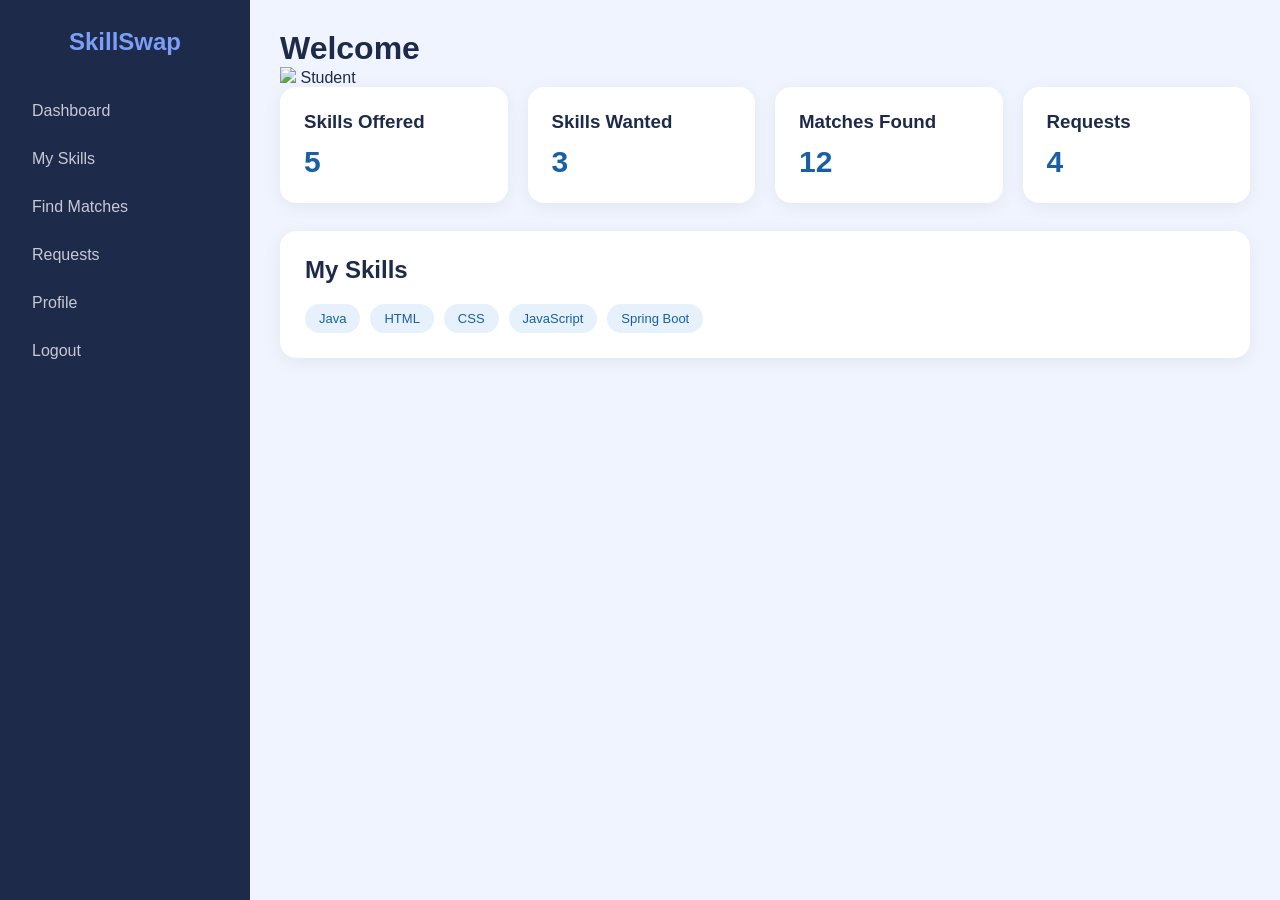
==== frontend/dashboard.html @ f0e95c2d "Initial commit - SkillSwap full stack project" ====
<!DOCTYPE html>
<html lang="en">

<head>

    <meta charset="UTF-8">

    <meta name="viewport"
          content="width=device-width, initial-scale=1.0">

    <title>Dashboard</title>

    <link rel="stylesheet"
          href="css/style.css">

</head>

<body class="dashboard-layout">

<!-- Sidebar -->

<div class="sidebar">

    <h2>SkillSwap</h2>

    <ul>

        <li>
            <a href="dashboard.html">
                Dashboard
            </a>
        </li>

        <li>
            <a href="addskills.html">
                My Skills
            </a>
        </li>

        <li>
            <a href="findmatches.html">
                Find Matches
            </a>
        </li>

        <li>
            <a href="requests.html">
                Requests
            </a>
        </li>

        <li>
            <a href="profile.html">
                Profile
            </a>
        </li>

        <li>
            <a href="index.html">
                Logout
            </a>
        </li>

    </ul>

</div>

<!-- Main Content -->

<div class="main-content">

    <!-- Topbar -->

    <div class="topbar">

        <h1 id="welcomeMessage">
            Welcome
        </h1>

        <div class="profile">

            <img
src="https://i.pravatar.cc/100">

            <span>
                Student
            </span>

        </div>

    </div>

    <!-- Cards -->

    <div class="cards">

        <div class="card">

            <h3>
                Skills Offered
            </h3>

            <p>5</p>

        </div>

        <div class="card">

            <h3>
                Skills Wanted
            </h3>

            <p>3</p>

        </div>

        <div class="card">

            <h3>
                Matches Found
            </h3>

            <p>12</p>

        </div>

        <div class="card">

            <h3>
                Requests
            </h3>

            <p>4</p>

        </div>

    </div>

    <!-- Skills -->

    <div class="section">

        <h2>
            My Skills
        </h2>

        <div class="skills">

            <div class="skill">
                Java
            </div>

            <div class="skill">
                HTML
            </div>

            <div class="skill">
                CSS
            </div>

            <div class="skill">
                JavaScript
            </div>

            <div class="skill">
                Spring Boot
            </div>

        </div>

    </div>

</div>

<!-- JS -->

<script src="js/dashboard.js"></script>

</body>

</html>
---- frontend/css/style.css ----
* {
    margin: 0;
    padding: 0;
    box-sizing: border-box;
    font-family: 'Segoe UI', Arial, sans-serif;
}

body {
    background: #f0f4ff;
    color: #1e2a4a;
}

/* Navbar */

header {
    display: flex;
    align-items: center;
    justify-content: space-between;
    padding: 16px 60px;
    background: #ffffff;
    border-bottom: 1px solid #e4eaf6;
    position: sticky;
    top: 0;
    z-index: 100;
}

.logo {
    font-size: 22px;
    font-weight: 700;
    color: #185FA5;
    letter-spacing: 0.02em;
}

nav {
    display: flex;
    align-items: center;
    gap: 10px;
}

nav a {
    text-decoration: none;
    color: #4a5568;
    font-size: 15px;
    padding: 8px 14px;
    border-radius: 8px;
    transition: all 0.2s;
}

nav a:hover {
    background: #f0f4ff;
    color: #185FA5;
}

nav a.btn {
    background: #185FA5;
    color: #ffffff;
    font-weight: 500;
}

nav a.btn:hover {
    background: #145090;
    color: #ffffff;
}

/* Hero Section */

.hero {
    display: flex;
    align-items: center;
    justify-content: space-between;
    padding: 80px 60px;
    max-width: 1200px;
    margin: 0 auto;
    gap: 40px;
}

.hero-text {
    flex: 1;
}

.hero-text h1 {
    font-size: 48px;
    font-weight: 700;
    color: #1e2a4a;
    line-height: 1.2;
    margin-bottom: 20px;
}

.hero-text p {
    font-size: 17px;
    color: #6b7a9a;
    line-height: 1.7;
    margin-bottom: 32px;
    max-width: 460px;
}

.hero-text button {
    background: #185FA5;
    color: white;
    border: none;
    padding: 14px 32px;
    border-radius: 10px;
    font-size: 16px;
    font-weight: 500;
    cursor: pointer;
    transition: all 0.2s;
}

.hero-text button:hover {
    background: #145090;
    transform: translateY(-2px);
    box-shadow: 0 6px 16px rgba(24, 95, 165, 0.25);
}

.hero-image {
    flex: 1;
    display: flex;
    justify-content: center;
}

.hero-image img {
    width: 320px;
    height: 320px;
    object-fit: contain;
    border-radius: 50%;
    background: #e6f1fb;
    padding: 30px;
}

/* Features */

.features {
    padding: 70px 60px;
    text-align: center;
    background: #ffffff;
}

.features:nth-of-type(odd) {
    background: #f0f4ff;
}

.features h2 {
    font-size: 30px;
    font-weight: 700;
    color: #1e2a4a;
    margin-bottom: 40px;
}

.feature-boxes {
    display: grid;
    grid-template-columns: repeat(auto-fit, minmax(240px, 1fr));
    gap: 24px;
    max-width: 1000px;
    margin: 0 auto;
}

.box {
    background: #ffffff;
    border: 1px solid #e4eaf6;
    border-radius: 14px;
    padding: 32px 24px;
    transition: all 0.2s;
}

.features:nth-of-type(odd) .box {
    background: #ffffff;
}

.box:hover {
    transform: translateY(-4px);
    border-color: #b5d4f4;
    box-shadow: 0 8px 24px rgba(24, 95, 165, 0.1);
}

.box h3 {
    font-size: 17px;
    font-weight: 600;
    color: #185FA5;
    margin-bottom: 10px;
}

.box p {
    font-size: 14px;
    color: #6b7a9a;
    line-height: 1.6;
}

/* Footer */

footer {
    background: #1e2a4a;
    color: rgba(255, 255, 255, 0.7);
    text-align: center;
    padding: 24px;
    font-size: 14px;
}

/* Responsive */

@media (max-width: 768px) {
    header {
        padding: 14px 24px;
    }

    .hero {
        flex-direction: column;
        padding: 40px 24px;
        text-align: center;
    }

    .hero-text h1 {
        font-size: 32px;
    }

    .hero-text p {
        max-width: 100%;
    }

    .hero-image img {
        width: 220px;
        height: 220px;
    }

    .features {
        padding: 50px 24px;
    }
}
/* Hero Badge */
.hero-badge {
    display: inline-block;
    background: #e6f1fb;
    color: #185FA5;
    font-size: 13px;
    font-weight: 500;
    padding: 6px 14px;
    border-radius: 20px;
    margin-bottom: 18px;
}

/* Hero Buttons */
.hero-buttons {
    display: flex;
    gap: 14px;
    margin-bottom: 36px;
}

.btn-primary {
    background: #185FA5;
    color: white;
    border: none;
    padding: 13px 28px;
    border-radius: 10px;
    font-size: 15px;
    font-weight: 500;
    cursor: pointer;
    transition: all 0.2s;
}

.btn-primary:hover {
    background: #145090;
    transform: translateY(-2px);
    box-shadow: 0 6px 16px rgba(24, 95, 165, 0.25);
}

.btn-outline {
    background: transparent;
    color: #185FA5;
    border: 1.5px solid #185FA5;
    padding: 13px 28px;
    border-radius: 10px;
    font-size: 15px;
    font-weight: 500;
    cursor: pointer;
    transition: all 0.2s;
}

.btn-outline:hover {
    background: #e6f1fb;
}

/* Hero Stats */
.hero-stats {
    display: flex;
    gap: 32px;
}

.hero-stats .stat {
    display: flex;
    flex-direction: column;
}

.hero-stats .stat strong {
    font-size: 22px;
    font-weight: 700;
    color: #185FA5;
}

.hero-stats .stat span {
    font-size: 13px;
    color: #6b7a9a;
}

/* How It Works */
.how-it-works {
    padding: 70px 60px;
    text-align: center;
    background: #ffffff;
}

.how-it-works h2 {
    font-size: 30px;
    font-weight: 700;
    color: #1e2a4a;
    margin-bottom: 10px;
}

.section-sub {
    color: #6b7a9a;
    font-size: 15px;
    margin-bottom: 40px;
}

.steps {
    display: flex;
    align-items: center;
    justify-content: center;
    gap: 10px;
    flex-wrap: wrap;
}

.step {
    background: #f0f4ff;
    border-radius: 14px;
    padding: 28px 24px;
    width: 220px;
    text-align: center;
}

.step-number {
    width: 40px;
    height: 40px;
    background: #185FA5;
    color: white;
    border-radius: 50%;
    display: flex;
    align-items: center;
    justify-content: center;
    font-size: 17px;
    font-weight: 700;
    margin: 0 auto 14px;
}

.step h3 {
    font-size: 16px;
    font-weight: 600;
    color: #1e2a4a;
    margin-bottom: 8px;
}

.step p {
    font-size: 13px;
    color: #6b7a9a;
    line-height: 1.6;
}

.step-arrow {
    font-size: 24px;
    color: #b5d4f4;
    font-weight: 300;
}

/* Box Icon */
.box-icon {
    font-size: 32px;
    margin-bottom: 14px;
}

/* Testimonials */
.testimonials {
    padding: 70px 60px;
    text-align: center;
    background: #f0f4ff;
}

.testimonials h2 {
    font-size: 30px;
    font-weight: 700;
    color: #1e2a4a;
    margin-bottom: 10px;
}

.testimonial-grid {
    display: grid;
    grid-template-columns: repeat(auto-fit, minmax(260px, 1fr));
    gap: 20px;
    max-width: 1000px;
    margin: 0 auto;
}

.testimonial-card {
    background: #ffffff;
    border: 1px solid #e4eaf6;
    border-radius: 14px;
    padding: 24px;
    text-align: left;
    transition: all 0.2s;
}

.testimonial-card:hover {
    transform: translateY(-3px);
    box-shadow: 0 8px 20px rgba(24, 95, 165, 0.08);
}

.testimonial-card p {
    font-size: 14px;
    color: #4a5568;
    line-height: 1.7;
    margin-bottom: 18px;
    font-style: italic;
}

.testimonial-author {
    display: flex;
    align-items: center;
    gap: 10px;
}

.author-avatar {
    width: 38px;
    height: 38px;
    border-radius: 50%;
    background: #e6f1fb;
    color: #185FA5;
    display: flex;
    align-items: center;
    justify-content: center;
    font-weight: 700;
    font-size: 15px;
    flex-shrink: 0;
}

.testimonial-author strong {
    display: block;
    font-size: 14px;
    color: #1e2a4a;
}

.testimonial-author span {
    font-size: 12px;
    color: #6b7a9a;
}

/* CTA Banner */
.cta-banner {
    background: #185FA5;
    color: white;
    text-align: center;
    padding: 60px 40px;
}

.cta-banner h2 {
    font-size: 30px;
    font-weight: 700;
    margin-bottom: 12px;
}

.cta-banner p {
    font-size: 16px;
    opacity: 0.85;
    margin-bottom: 28px;
}

.cta-banner .btn-primary {
    background: white;
    color: #185FA5;
    font-size: 16px;
    padding: 14px 36px;
}

.cta-banner .btn-primary:hover {
    background: #f0f4ff;
    transform: translateY(-2px);
    box-shadow: 0 6px 16px rgba(0, 0, 0, 0.15);
}

/* Footer */
footer {
    background: #1e2a4a;
    color: rgba(255, 255, 255, 0.7);
    padding: 50px 60px 0;
}

.footer-content {
    display: grid;
    grid-template-columns: 2fr 1fr 1fr;
    gap: 40px;
    padding-bottom: 40px;
    border-bottom: 1px solid rgba(255, 255, 255, 0.1);
}

.footer-brand .logo {
    color: #7b9ef8;
    font-size: 20px;
    font-weight: 700;
    margin-bottom: 12px;
}

.footer-brand p {
    font-size: 14px;
    line-height: 1.6;
    max-width: 260px;
}

.footer-links h4 {
    color: #ffffff;
    font-size: 14px;
    font-weight: 600;
    margin-bottom: 14px;
}

.footer-links a {
    display: block;
    color: rgba(255, 255, 255, 0.6);
    text-decoration: none;
    font-size: 14px;
    margin-bottom: 8px;
    transition: color 0.2s;
}

.footer-links a:hover {
    color: #ffffff;
}

.footer-bottom {
    text-align: center;
    padding: 20px 0;
    font-size: 13px;
    color: rgba(255, 255, 255, 0.4);
}

/* Responsive */
@media (max-width: 768px) {
    .hero-buttons {
        flex-direction: column;
    }

    .hero-stats {
        gap: 20px;
    }

    .steps {
        flex-direction: column;
        align-items: center;
    }

    .step-arrow {
        transform: rotate(90deg);
    }

    .footer-content {
        grid-template-columns: 1fr;
        gap: 24px;
    }

    .how-it-works,
    .testimonials,
    .cta-banner {
        padding: 50px 24px;
    }
}
/* =========================
   DASHBOARD PAGES
========================= */

.dashboard-layout {
    display: flex;
    min-height: 100vh;
}

/* Sidebar */

.sidebar {

    width: 250px;

    background: #1e2a4a;

    color: white;

    padding: 28px 16px;

    position: fixed;

    height: 100vh;

    overflow-y: auto;
}

.sidebar h2 {

    text-align: center;

    margin-bottom: 34px;

    color: #7b9ef8;

    font-size: 24px;
}

.sidebar ul {
    list-style: none;
}

.sidebar ul li {
    margin: 6px 0;
}

.sidebar ul li a {

    display: block;

    padding: 12px 16px;

    color: rgba(255,255,255,0.75);

    text-decoration: none;

    border-radius: 10px;

    transition: 0.2s;
}

.sidebar ul li a:hover {

    background: rgba(255,255,255,0.08);

    color: white;

    padding-left: 22px;
}

/* Main Content */

.main-content {

    margin-left: 250px;

    width: 100%;

    padding: 30px;
}

/* Sections */

.section {

    background: white;

    border-radius: 16px;

    padding: 25px;

    margin-bottom: 24px;

    box-shadow:
    0 4px 18px rgba(0,0,0,0.06);
}

.section h2 {

    margin-bottom: 20px;

    color: #1e2a4a;
}

/* Dashboard Cards */

.cards {

    display: grid;

    grid-template-columns:
    repeat(auto-fit, minmax(220px, 1fr));

    gap: 20px;

    margin-bottom: 28px;
}

.card {

    background: white;

    padding: 24px;

    border-radius: 16px;

    box-shadow:
    0 4px 18px rgba(0,0,0,0.06);

    transition: 0.2s;
}

.card:hover {

    transform: translateY(-4px);
}

.card h3 {

    margin-bottom: 12px;

    color: #1e2a4a;
}

.card p {

    font-size: 30px;

    font-weight: bold;

    color: #185FA5;
}

/* Inputs */

input {

    width: 100%;

    padding: 13px 14px;

    border: 1px solid #dce3f0;

    border-radius: 10px;

    margin-bottom: 16px;

    font-size: 15px;
}

/* Buttons */

button {

    background: #185FA5;

    color: white;

    border: none;

    padding: 12px 20px;

    border-radius: 10px;

    cursor: pointer;

    transition: 0.2s;
}

button:hover {

    background: #145090;

    transform: translateY(-2px);
}

/* Match Cards */

.matches {

    display: grid;

    grid-template-columns:
    repeat(auto-fit, minmax(260px, 1fr));

    gap: 20px;
}

.match-card {

    background: #f8fbff;

    border: 1px solid #e4eaf6;

    border-radius: 16px;

    padding: 22px;

    transition: 0.2s;
}

.match-card:hover {

    transform: translateY(-4px);

    box-shadow:
    0 8px 22px rgba(24,95,165,0.08);
}

.match-card h3 {

    color: #185FA5;

    margin-bottom: 10px;
}

.match-card p {

    color: #6b7a9a;

    line-height: 1.6;

    margin-bottom: 14px;
}

/* Skills */

.skills {

    display: flex;

    flex-wrap: wrap;

    gap: 10px;
}

.skill {

    background: #e6f1fb;

    color: #185FA5;

    padding: 7px 14px;

    border-radius: 20px;

    font-size: 13px;

    font-weight: 500;
}

/* Forms */

.form-container {

    width: 380px;

    margin: 80px auto;

    background: white;

    padding: 34px;

    border-radius: 18px;

    box-shadow:
    0 8px 24px rgba(0,0,0,0.08);
}

.form-container h2 {

    text-align: center;

    margin-bottom: 24px;
}

/* Responsive */

@media(max-width:768px){

    .sidebar {

        width: 100%;

        height: auto;

        position: relative;
    }

    .main-content {

        margin-left: 0;
    }

    .cards,
    .matches {

        grid-template-columns: 1fr;
    }
}
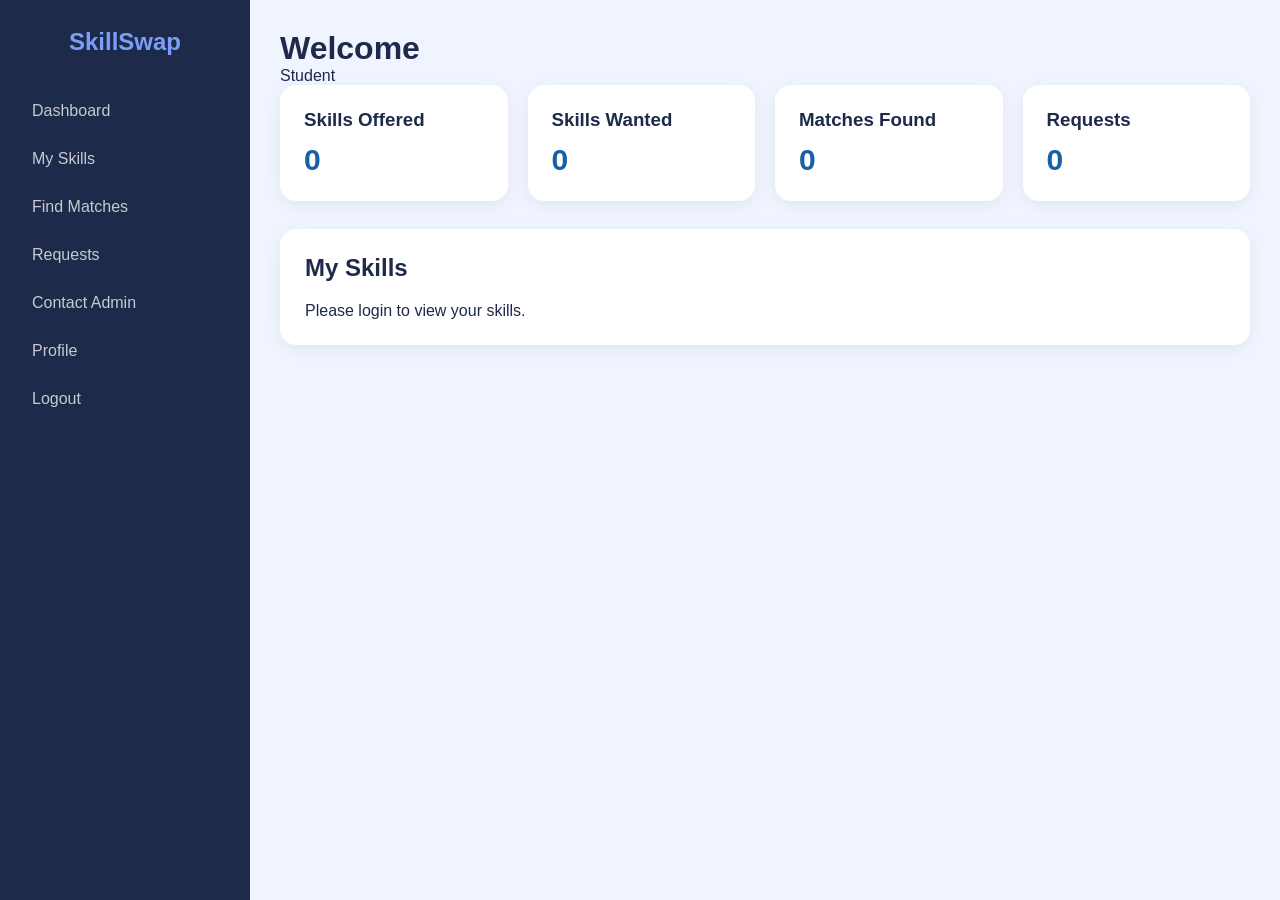
==== commit d5cb869a: "Update SkillSwap with latest features" ====
--- a/frontend/dashboard.html
+++ b/frontend/dashboard.html
@@ -50,6 +50,13 @@
         </li>
 
         <li>
+            <a href="contact.html">
+               Contact Admin
+            </a>
+        </li>
+
+
+        <li>
             <a href="profile.html">
                 Profile
             </a>
@@ -79,8 +86,7 @@
 
         <div class="profile">
 
-            <img
-src="https://i.pravatar.cc/100">
+          
 
             <span>
                 Student
@@ -100,7 +106,7 @@
                 Skills Offered
             </h3>
 
-            <p>5</p>
+           <p id="skillsOfferedCount">0</p>
 
         </div>
 
@@ -110,8 +116,7 @@
                 Skills Wanted
             </h3>
 
-            <p>3</p>
-
+            <p id="skillsWantedCount">0</p>
         </div>
 
         <div class="card">
@@ -120,8 +125,7 @@
                 Matches Found
             </h3>
 
-            <p>12</p>
-
+            <p id="matchesFoundCount">0</p>
         </div>
 
         <div class="card">
@@ -130,47 +134,24 @@
                 Requests
             </h3>
 
-            <p>4</p>
-
+            <p id="requestsCount">0</p>
         </div>
 
     </div>
 
-    <!-- Skills -->
+<!-- My Skills -->
 
-    <div class="section">
+<div class="section">
 
-        <h2>
-            My Skills
-        </h2>
+    <h2>My Skills</h2>
 
-        <div class="skills">
-
-            <div class="skill">
-                Java
-            </div>
-
-            <div class="skill">
-                HTML
-            </div>
-
-            <div class="skill">
-                CSS
-            </div>
-
-            <div class="skill">
-                JavaScript
-            </div>
-
-            <div class="skill">
-                Spring Boot
-            </div>
-
-        </div>
-
+    <div class="skills" id="mySkillsList">
+        <p>Loading your skills...</p>
     </div>
 
 </div>
+
+
 
 <!-- JS -->
 
--- a/frontend/css/style.css
+++ b/frontend/css/style.css
@@ -888,4 +888,15 @@
 
         grid-template-columns: 1fr;
     }
-}+}
+/* SkillSwap feature cards */
+.request-card, .material-card { margin-top: 18px; }
+.accept-btn, .reject-btn, .download-btn { display: inline-block; border: none; border-radius: 8px; padding: 9px 16px; margin: 8px 8px 0 0; cursor: pointer; text-decoration: none; font-size: 14px; }
+.accept-btn { background: #2e7d32; color: #fff; }
+.reject-btn { background: #c62828; color: #fff; }
+.download-btn { background: #185FA5; color: #fff; }
+.material-form { display: grid; gap: 14px; max-width: 650px; margin: 20px 0 35px; }
+.material-form input, .material-form select, .material-form textarea { padding: 12px; border: 1px solid #d5deed; border-radius: 8px; font: inherit; }
+.material-form textarea { min-height: 90px; resize: vertical; }
+.material-form button { background: #185FA5; color: white; border: none; padding: 12px 18px; border-radius: 8px; cursor: pointer; }
+.section hr { border: 0; border-top: 1px solid #e4eaf6; margin: 30px 0; }
